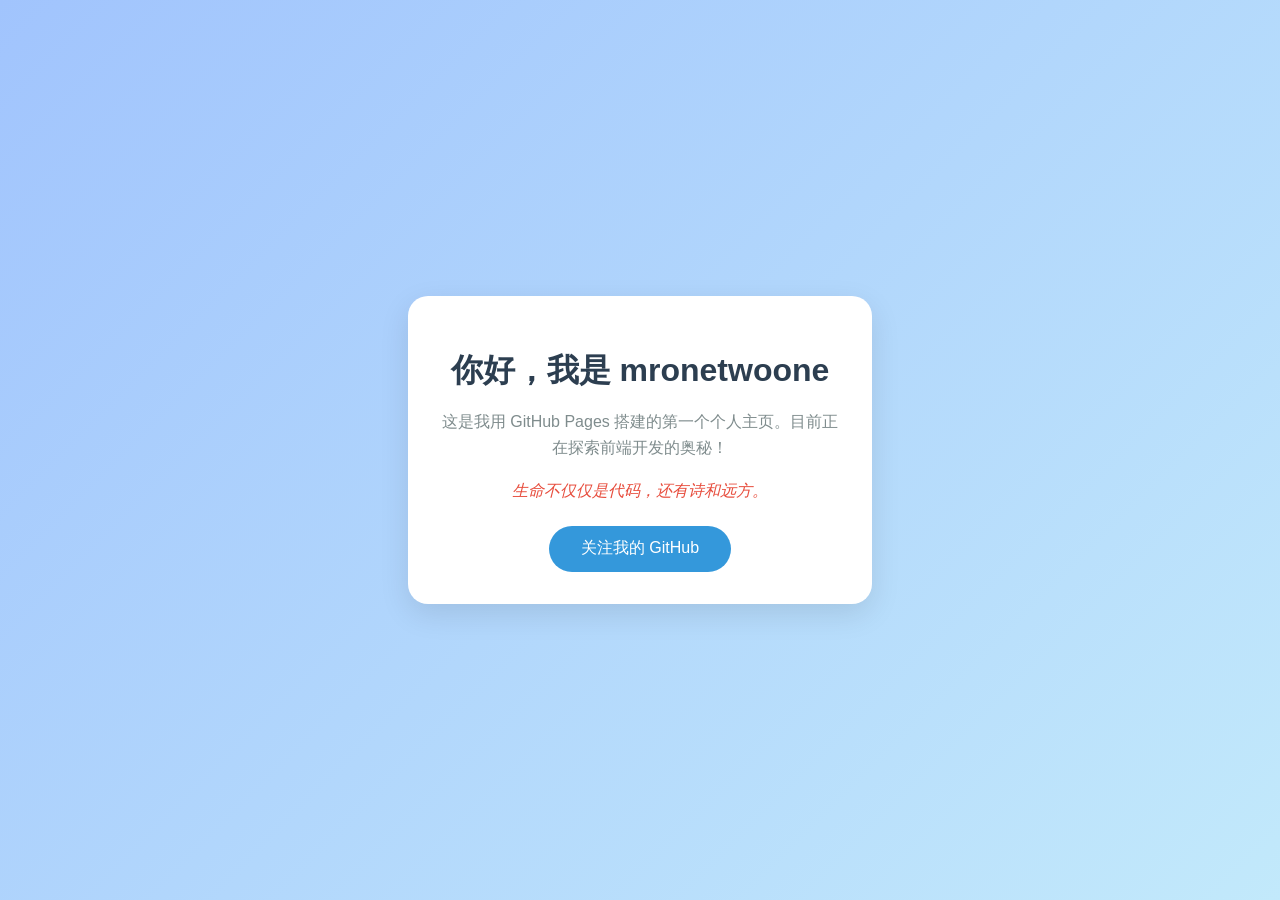
==== index.html @ b29de44e "test index.html" ====
<!DOCTYPE html>
<html lang="zh-CN">
<head>
    <meta charset="UTF-8">
    <meta name="viewport" content="width=device-width, initial-scale=1.0">
    <title>mronetwoone 的个人主页</title>
    <style>
        body {
            font-family: 'Segoe UI', Tahoma, Geneva, Verdana, sans-serif;
            background: linear-gradient(135deg, #a1c4fd 0%, #c2e9fb 100%);
            height: 100vh;
            margin: 0;
            display: flex;
            justify-content: center;
            align-items: center;
            color: #333;
        }
        .card {
            background: white;
            padding: 2rem;
            border-radius: 20px;
            box-shadow: 0 10px 30px rgba(0,0,0,0.1);
            text-align: center;
            max-width: 400px;
            width: 90%;
            transition: transform 0.3s ease;
        }
        .card:hover {
            transform: translateY(-10px);
        }
        h1 { color: #2c3e50; margin-bottom: 0.5rem; }
        p { color: #7f8c8d; line-height: 1.6; }
        .btn {
            display: inline-block;
            margin-top: 1.5rem;
            padding: 0.8rem 2rem;
            background-color: #3498db;
            color: white;
            text-decoration: none;
            border-radius: 25px;
            transition: background 0.3s;
        }
        .btn:hover { background-color: #2980b9; }
        .formula {
            margin-top: 20px;
            font-style: italic;
            color: #e74c3c;
        }
    </style>
</head>
<body>
    <div class="card">
        <h1>你好，我是 mronetwoone</h1>
        <p>这是我用 GitHub Pages 搭建的第一个个人主页。目前正在探索前端开发的奥秘！</p>
        <div class="formula">
            生命不仅仅是代码，还有诗和远方。
        </div>
        <a href="https://github.com/mronetwoone" class="btn">关注我的 GitHub</a>
    </div>
</body>
</html>
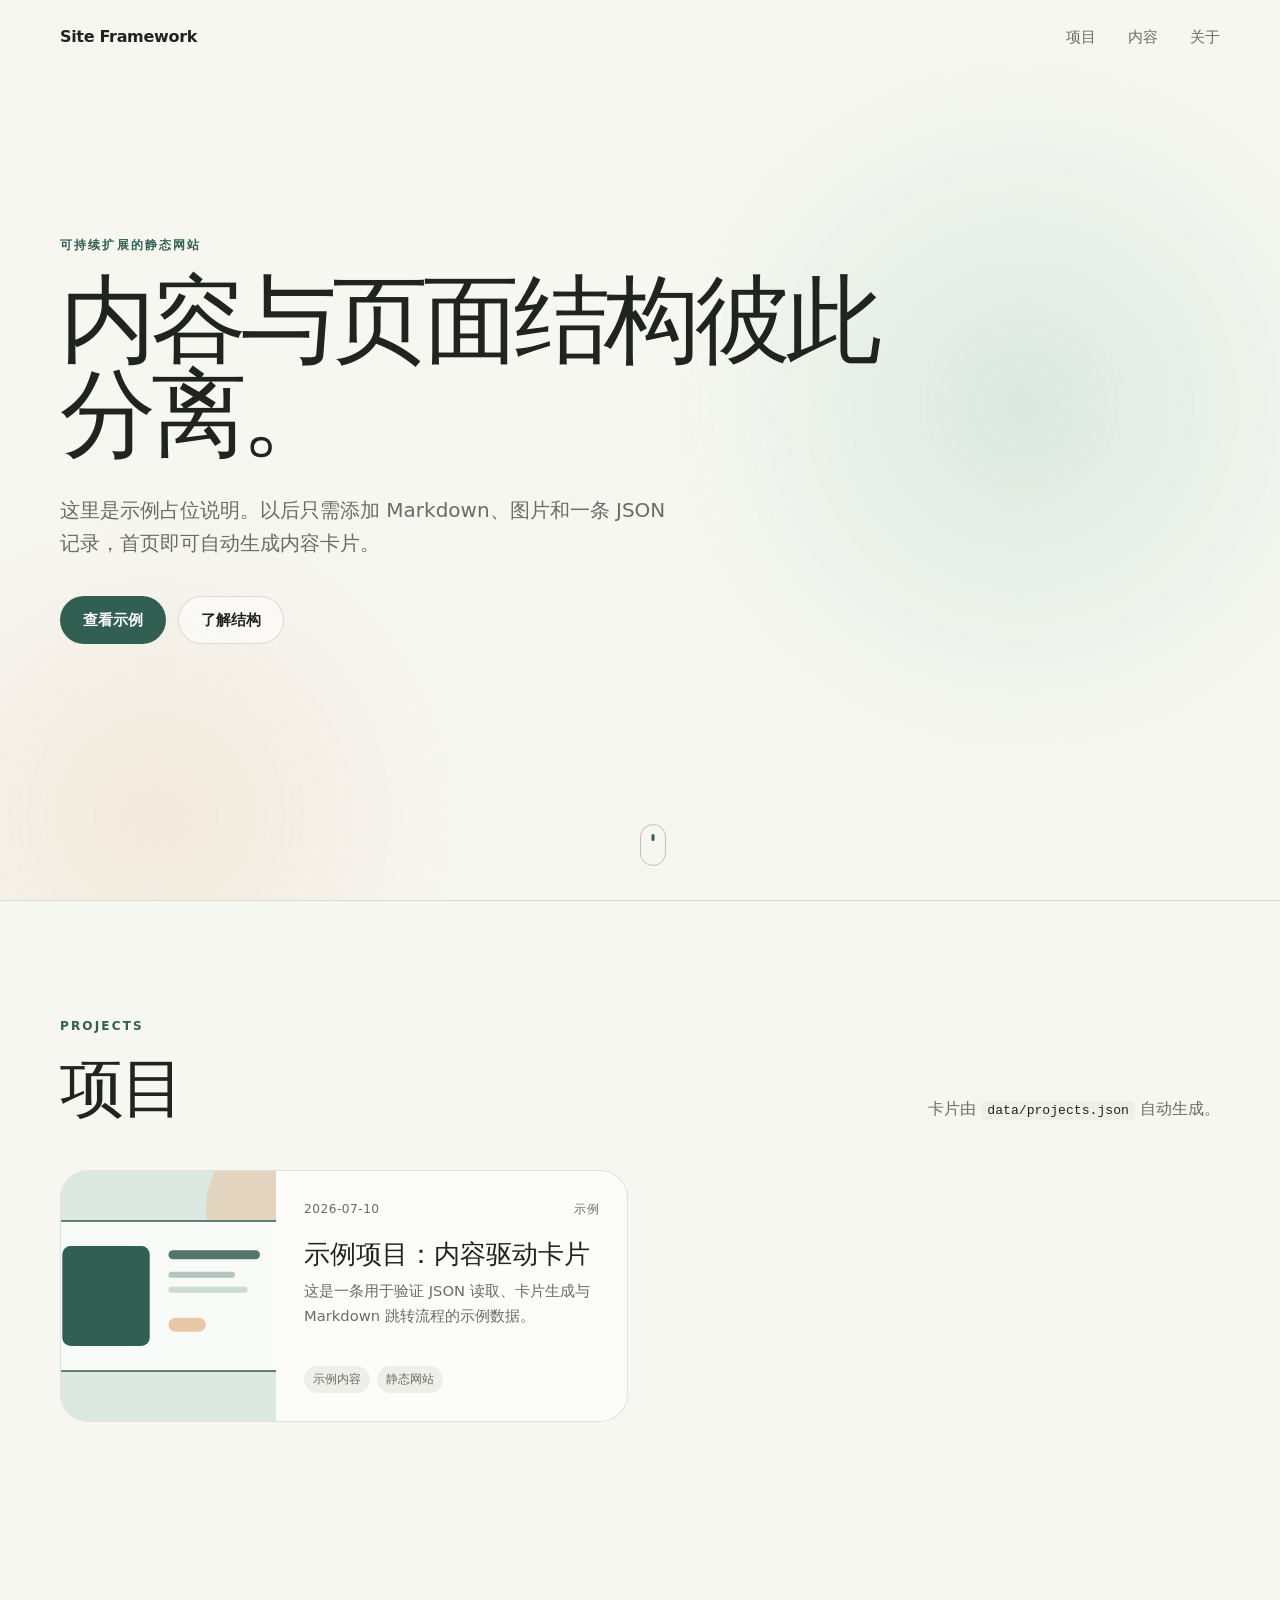
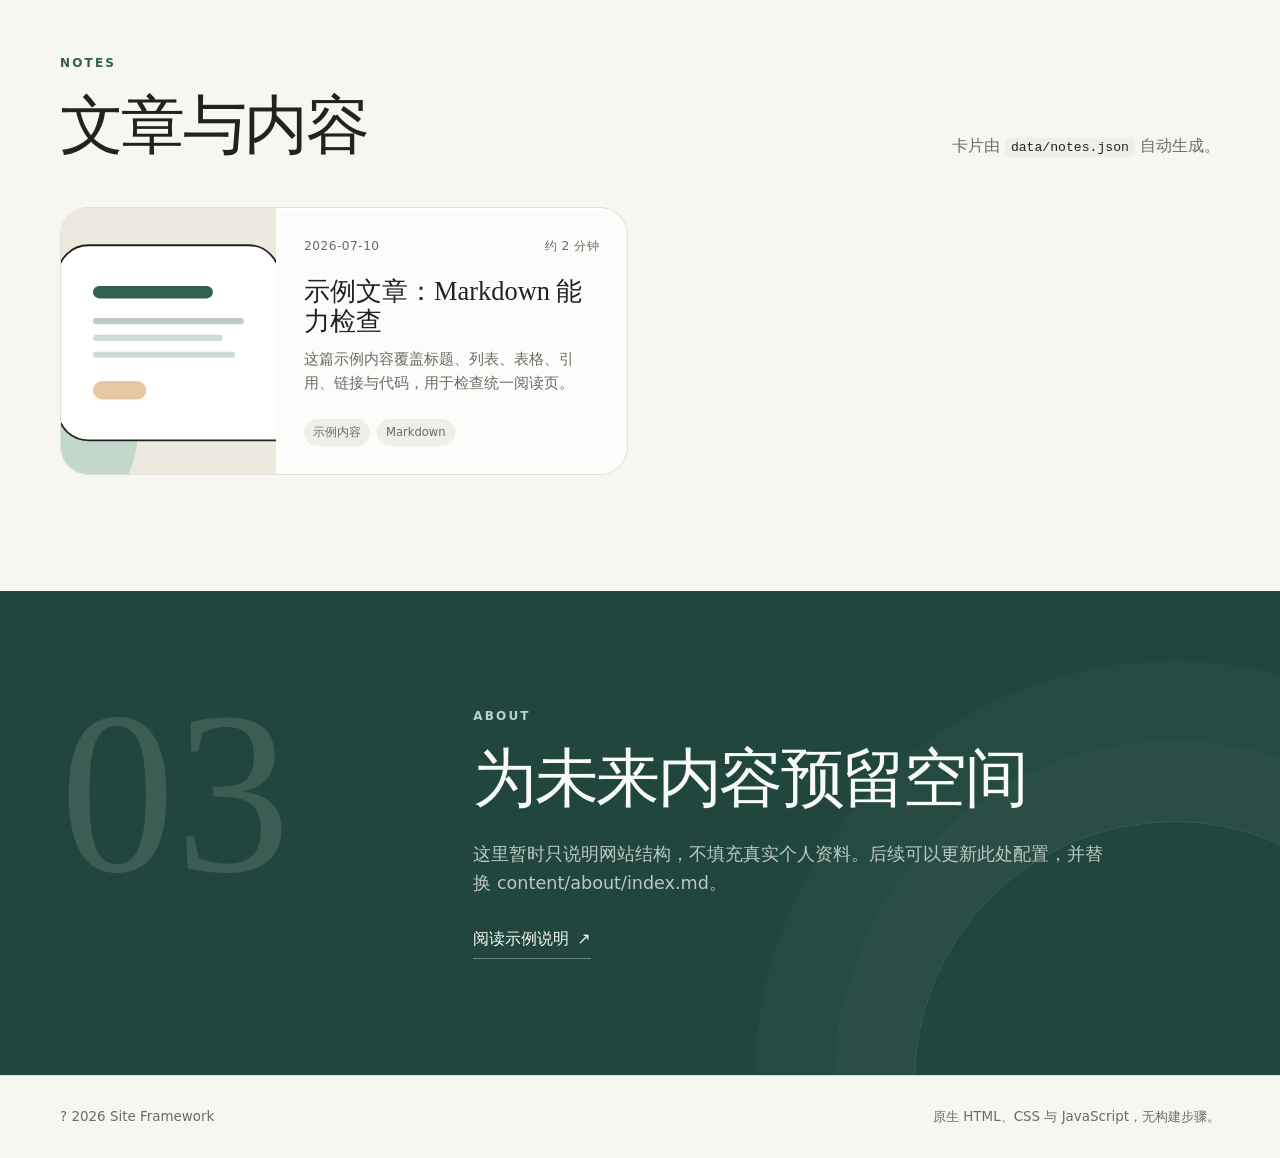
==== commit 18c020a2: "Build extensible GitHub Pages framework" ====
--- a/index.html
+++ b/index.html
@@ -1,61 +1,64 @@
-<!DOCTYPE html>
+<!doctype html>
 <html lang="zh-CN">
 <head>
-    <meta charset="UTF-8">
-    <meta name="viewport" content="width=device-width, initial-scale=1.0">
-    <title>mronetwoone 的个人主页</title>
-    <style>
-        body {
-            font-family: 'Segoe UI', Tahoma, Geneva, Verdana, sans-serif;
-            background: linear-gradient(135deg, #a1c4fd 0%, #c2e9fb 100%);
-            height: 100vh;
-            margin: 0;
-            display: flex;
-            justify-content: center;
-            align-items: center;
-            color: #333;
-        }
-        .card {
-            background: white;
-            padding: 2rem;
-            border-radius: 20px;
-            box-shadow: 0 10px 30px rgba(0,0,0,0.1);
-            text-align: center;
-            max-width: 400px;
-            width: 90%;
-            transition: transform 0.3s ease;
-        }
-        .card:hover {
-            transform: translateY(-10px);
-        }
-        h1 { color: #2c3e50; margin-bottom: 0.5rem; }
-        p { color: #7f8c8d; line-height: 1.6; }
-        .btn {
-            display: inline-block;
-            margin-top: 1.5rem;
-            padding: 0.8rem 2rem;
-            background-color: #3498db;
-            color: white;
-            text-decoration: none;
-            border-radius: 25px;
-            transition: background 0.3s;
-        }
-        .btn:hover { background-color: #2980b9; }
-        .formula {
-            margin-top: 20px;
-            font-style: italic;
-            color: #e74c3c;
-        }
-    </style>
+  <meta charset="utf-8">
+  <meta name="viewport" content="width=device-width, initial-scale=1">
+  <meta name="description" content="一个可长期扩展的个人网站基础框架。">
+  <meta name="theme-color" content="#f7f7f2">
+  <title>个人网站框架</title>
+  <link rel="stylesheet" href="assets/css/style.css">
+  <link rel="stylesheet" href="assets/css/animations.css">
+  <script src="assets/js/main.js" defer></script>
 </head>
 <body>
-    <div class="card">
-        <h1>你好，我是 mronetwoone</h1>
-        <p>这是我用 GitHub Pages 搭建的第一个个人主页。目前正在探索前端开发的奥秘！</p>
-        <div class="formula">
-            生命不仅仅是代码，还有诗和远方。
+  <a class="skip-link" href="#main-content">跳到主要内容</a>
+  <header class="site-header" id="site-header">
+    <nav class="nav container" aria-label="主导航">
+      <a class="brand" href="index.html" data-site-name>Site Framework</a>
+      <button class="nav-toggle" type="button" aria-expanded="false" aria-controls="nav-links">
+        <span class="sr-only">打开导航菜单</span><span></span><span></span><span></span>
+      </button>
+      <div class="nav-links" id="nav-links"><a href="#projects">项目</a><a href="#notes">内容</a><a href="#about">关于</a></div>
+    </nav>
+  </header>
+
+  <main id="main-content">
+    <section class="hero section" aria-labelledby="hero-title">
+      <div class="glow glow-one" aria-hidden="true"></div><div class="glow glow-two" aria-hidden="true"></div>
+      <div class="container hero-content reveal">
+        <p class="eyebrow" id="hero-eyebrow">可持续扩展的静态网站</p>
+        <h1 id="hero-title">内容与页面结构彼此分离。</h1>
+        <p class="hero-description" id="hero-description">这里是示例占位说明。后续只需添加 Markdown 和一条 JSON 记录。</p>
+        <div class="hero-actions">
+          <a class="button button-primary" id="hero-primary" href="#projects">查看示例</a>
+          <a class="button button-secondary" id="hero-secondary" href="#about">了解结构</a>
         </div>
-        <a href="https://github.com/mronetwoone" class="btn">关注我的 GitHub</a>
-    </div>
+      </div>
+      <a class="scroll-cue" href="#projects" aria-label="滚动到项目区域"><span></span></a>
+    </section>
+
+    <section class="section section-bordered" id="projects" aria-labelledby="projects-title">
+      <div class="container">
+        <div class="section-heading reveal"><div><p class="eyebrow">Projects</p><h2 id="projects-title">项目</h2></div><p>卡片由 <code>data/projects.json</code> 自动生成。</p></div>
+        <div class="card-grid" id="projects-grid" aria-live="polite"><p class="loading-state">正在加载项目…</p></div>
+      </div>
+    </section>
+
+    <section class="section" id="notes" aria-labelledby="notes-title">
+      <div class="container">
+        <div class="section-heading reveal"><div><p class="eyebrow">Notes</p><h2 id="notes-title">文章与内容</h2></div><p>卡片由 <code>data/notes.json</code> 自动生成。</p></div>
+        <div class="card-grid" id="notes-grid" aria-live="polite"><p class="loading-state">正在加载内容…</p></div>
+      </div>
+    </section>
+
+    <section class="section section-accent" id="about" aria-labelledby="about-title">
+      <div class="container about-layout reveal">
+        <p class="section-index" aria-hidden="true">03</p>
+        <div><p class="eyebrow">About</p><h2 id="about-title">关于这个位置</h2><p class="about-description" id="about-description">这里暂时只保留结构说明，不填充真实个人资料。</p><a class="text-link" id="about-link" href="page.html?file=content/about/index.md">阅读示例说明 <span aria-hidden="true">↗</span></a></div>
+      </div>
+    </section>
+  </main>
+
+  <footer class="site-footer"><div class="container footer-inner"><p>? <span id="current-year"></span> <span data-site-name>Site Framework</span></p><p id="footer-text">原生 HTML、CSS 与 JavaScript。</p></div></footer>
 </body>
 </html>
--- a/assets/css/style.css
+++ b/assets/css/style.css
@@ -0,0 +1,246 @@
+:root {
+  --bg: #f7f7f2;
+  --surface: #fff;
+  --surface-muted: #eeefe8;
+  --text: #20231f;
+  --text-muted: #686d65;
+  --line: rgba(32, 35, 31, .13);
+  --accent: #315f52;
+  --accent-dark: #21463d;
+  --accent-soft: #dce9e3;
+  --warm: #e8c7a5;
+  --shadow: 0 18px 50px rgba(35, 45, 39, .09);
+  --radius-lg: 28px;
+  --radius-md: 18px;
+  --container: 1160px;
+  --header-height: 76px;
+}
+
+*, *::before, *::after { box-sizing: border-box; }
+html { scroll-behavior: smooth; }
+body {
+  margin: 0;
+  background: var(--bg);
+  color: var(--text);
+  font-family: Inter, ui-sans-serif, system-ui, -apple-system, BlinkMacSystemFont, "Segoe UI", sans-serif;
+  line-height: 1.65;
+  -webkit-font-smoothing: antialiased;
+}
+img { display: block; max-width: 100%; }
+a { color: inherit; }
+button, input { font: inherit; }
+code { font-family: "SFMono-Regular", Consolas, "Liberation Mono", monospace; }
+
+.container { width: min(calc(100% - 40px), var(--container)); margin-inline: auto; }
+.section { position: relative; padding: 116px 0; scroll-margin-top: var(--header-height); }
+.section-bordered { border-top: 1px solid var(--line); }
+.section-accent { overflow: hidden; background: var(--accent-dark); color: #f8fbf8; }
+.section-accent::after {
+  content: "";
+  position: absolute;
+  right: -12%;
+  bottom: -55%;
+  width: 520px;
+  aspect-ratio: 1;
+  border: 1px solid rgba(255,255,255,.11);
+  border-radius: 50%;
+  box-shadow: 0 0 0 80px rgba(255,255,255,.025), 0 0 0 160px rgba(255,255,255,.018);
+}
+.sr-only {
+  position: absolute;
+  width: 1px;
+  height: 1px;
+  padding: 0;
+  margin: -1px;
+  overflow: hidden;
+  clip: rect(0, 0, 0, 0);
+  white-space: nowrap;
+  border: 0;
+}
+.skip-link {
+  position: fixed;
+  z-index: 1000;
+  top: 12px;
+  left: 12px;
+  transform: translateY(-150%);
+  padding: 10px 16px;
+  border-radius: 10px;
+  background: var(--text);
+  color: white;
+}
+.skip-link:focus { transform: translateY(0); }
+
+.site-header {
+  position: fixed;
+  z-index: 100;
+  inset: 0 0 auto;
+  height: var(--header-height);
+  border-bottom: 1px solid transparent;
+  transition: background-color .25s ease, border-color .25s ease, box-shadow .25s ease;
+}
+.site-header.is-scrolled {
+  border-color: var(--line);
+  background: rgba(247, 247, 242, .78);
+  box-shadow: 0 8px 30px rgba(35,45,39,.05);
+  -webkit-backdrop-filter: blur(18px);
+  backdrop-filter: blur(18px);
+}
+.nav { height: 100%; display: flex; align-items: center; justify-content: space-between; gap: 24px; }
+.brand { font-weight: 750; letter-spacing: -.02em; text-decoration: none; }
+.nav-links { display: flex; align-items: center; gap: 32px; }
+.nav-links a { position: relative; color: var(--text-muted); font-size: .92rem; text-decoration: none; }
+.nav-links a::after {
+  content: "";
+  position: absolute;
+  right: 100%;
+  bottom: -6px;
+  left: 0;
+  height: 1px;
+  background: var(--accent);
+  transition: right .2s ease;
+}
+.nav-links a:hover { color: var(--text); }
+.nav-links a:hover::after { right: 0; }
+.nav-toggle { display: none; padding: 8px; border: 0; background: none; }
+.nav-toggle span:not(.sr-only) { display: block; width: 23px; height: 2px; margin: 4px; background: currentColor; }
+
+.hero {
+  min-height: max(680px, 100svh);
+  display: grid;
+  align-items: center;
+  overflow: hidden;
+  padding-top: calc(var(--header-height) + 80px);
+}
+.hero-content { position: relative; z-index: 2; padding-bottom: 60px; }
+.eyebrow { margin: 0 0 18px; color: var(--accent); font-size: .75rem; font-weight: 750; letter-spacing: .18em; text-transform: uppercase; }
+.section-accent .eyebrow { color: #b8d4ca; }
+.hero h1 {
+  max-width: 880px;
+  margin: 0;
+  font-family: Georgia, "Times New Roman", serif;
+  font-size: clamp(3.2rem, 7.5vw, 7rem);
+  font-weight: 500;
+  letter-spacing: -.055em;
+  line-height: .98;
+}
+.hero-description { max-width: 620px; margin: 32px 0 0; color: var(--text-muted); font-size: clamp(1.05rem, 2vw, 1.25rem); }
+.hero-actions { display: flex; flex-wrap: wrap; gap: 12px; margin-top: 36px; }
+.button {
+  display: inline-flex;
+  align-items: center;
+  justify-content: center;
+  min-height: 48px;
+  padding: 11px 22px;
+  border: 1px solid transparent;
+  border-radius: 999px;
+  font-size: .92rem;
+  font-weight: 650;
+  text-decoration: none;
+  transition: transform .2s ease, background-color .2s ease, border-color .2s ease;
+}
+.button:hover { transform: translateY(-2px); }
+.button-primary { background: var(--accent); color: #fff; }
+.button-primary:hover { background: var(--accent-dark); }
+.button-secondary { border-color: var(--line); background: rgba(255,255,255,.5); }
+.button-secondary:hover { border-color: rgba(32,35,31,.3); background: var(--surface); }
+.scroll-cue { position: absolute; z-index: 2; bottom: 34px; left: 50%; width: 26px; height: 42px; border: 1px solid rgba(32,35,31,.25); border-radius: 20px; }
+.scroll-cue span { position: absolute; top: 9px; left: 50%; width: 3px; height: 7px; border-radius: 5px; background: var(--accent); transform: translateX(-50%); }
+
+.section-heading { display: flex; align-items: end; justify-content: space-between; gap: 32px; margin-bottom: 48px; }
+.section-heading h2, .about-layout h2 { margin: 0; font-family: Georgia, "Times New Roman", serif; font-size: clamp(2.2rem, 5vw, 4rem); font-weight: 500; letter-spacing: -.04em; line-height: 1.05; }
+.section-heading > p { max-width: 390px; margin: 0; color: var(--text-muted); }
+.section-heading code { padding: 2px 6px; border-radius: 5px; background: var(--surface-muted); color: var(--text); font-size: .82em; }
+.card-grid { display: grid; grid-template-columns: repeat(2, minmax(0, 1fr)); gap: 24px; }
+.content-card {
+  display: flex;
+  min-width: 0;
+  overflow: hidden;
+  border: 1px solid var(--line);
+  border-radius: var(--radius-lg);
+  background: rgba(255,255,255,.65);
+  color: inherit;
+  text-decoration: none;
+  box-shadow: 0 2px 0 rgba(255,255,255,.7) inset;
+  transition: transform .25s ease, box-shadow .25s ease, border-color .25s ease;
+}
+.content-card:hover { transform: translateY(-6px); border-color: rgba(49,95,82,.28); box-shadow: var(--shadow); }
+.card-cover { width: 38%; min-height: 250px; object-fit: cover; background: var(--accent-soft); }
+.card-body { display: flex; flex: 1; flex-direction: column; padding: 28px; }
+.card-meta { display: flex; flex-wrap: wrap; justify-content: space-between; gap: 8px 16px; color: var(--text-muted); font-size: .76rem; letter-spacing: .04em; text-transform: uppercase; }
+.card-body h3 { margin: 20px 0 10px; font-family: Georgia, "Times New Roman", serif; font-size: 1.65rem; font-weight: 500; line-height: 1.15; }
+.card-summary { margin: 0; color: var(--text-muted); font-size: .92rem; }
+.tag-list { display: flex; flex-wrap: wrap; gap: 7px; margin: auto 0 0; padding: 24px 0 0; list-style: none; }
+.tag-list li { padding: 4px 9px; border-radius: 999px; background: var(--surface-muted); color: var(--text-muted); font-size: .72rem; }
+.loading-state, .empty-state { grid-column: 1 / -1; padding: 36px; border: 1px dashed var(--line); border-radius: var(--radius-md); color: var(--text-muted); text-align: center; }
+.load-error { color: #923e35; }
+
+.about-layout { position: relative; z-index: 1; display: grid; grid-template-columns: 1fr 2fr; align-items: start; gap: 40px; }
+.section-index { margin: -28px 0 0; color: rgba(255,255,255,.12); font-family: Georgia, serif; font-size: clamp(7rem, 18vw, 15rem); line-height: 1; }
+.about-description { max-width: 630px; margin: 28px 0; color: rgba(248,251,248,.72); font-size: 1.1rem; }
+.text-link { display: inline-flex; gap: 8px; padding-bottom: 5px; border-bottom: 1px solid rgba(255,255,255,.35); text-decoration: none; }
+.text-link:hover { border-color: #fff; }
+
+.site-footer { padding: 30px 0; border-top: 1px solid var(--line); color: var(--text-muted); font-size: .84rem; }
+.footer-inner { display: flex; justify-content: space-between; gap: 20px; }
+.footer-inner p { margin: 0; }
+
+.article-page { min-height: 100vh; }
+.reading-progress { position: fixed; z-index: 200; inset: 0 0 auto; height: 3px; background: transparent; }
+.reading-progress span { display: block; width: 0; height: 100%; background: var(--accent); }
+.article-header { border-bottom: 1px solid var(--line); }
+.article-nav { min-height: 76px; display: flex; align-items: center; justify-content: space-between; gap: 20px; }
+.back-link { display: inline-flex; align-items: center; gap: 8px; color: var(--text-muted); font-size: .9rem; text-decoration: none; }
+.back-link:hover { color: var(--text); }
+.article-label { color: var(--text-muted); font-size: .72rem; letter-spacing: .14em; text-transform: uppercase; }
+.article-shell { min-height: calc(100vh - 180px); }
+.article-status { display: grid; place-items: center; min-height: 45vh; color: var(--text-muted); text-align: center; }
+.status-spinner { width: 28px; height: 28px; border: 2px solid var(--line); border-top-color: var(--accent); border-radius: 50%; }
+.error-panel { max-width: 620px; margin: 100px auto; padding: 32px; border: 1px solid rgba(146,62,53,.22); border-radius: var(--radius-md); background: #fff8f5; text-align: center; }
+.error-panel h1 { margin-top: 0; }
+.error-panel p { color: var(--text-muted); }
+.article-footer { padding: 32px 0 70px; border-top: 1px solid var(--line); }
+.error-page { min-height: 100svh; display: grid; place-items: center; padding: 24px; }
+.error-card { width: min(100%, 620px); padding: clamp(32px, 7vw, 70px); border: 1px solid var(--line); border-radius: var(--radius-lg); background: var(--surface); box-shadow: var(--shadow); text-align: center; }
+.error-card h1 { margin: 0; font-family: Georgia, serif; font-size: clamp(2.4rem, 8vw, 4.5rem); font-weight: 500; line-height: 1; }
+.error-card > p:not(.eyebrow) { margin: 24px 0; color: var(--text-muted); }
+
+@media (max-width: 900px) {
+  .section { padding: 88px 0; }
+  .card-grid { grid-template-columns: 1fr; }
+  .card-cover { width: 34%; }
+}
+
+@media (max-width: 680px) {
+  :root { --header-height: 66px; }
+  .container { width: min(calc(100% - 28px), var(--container)); }
+  .nav-toggle { display: block; cursor: pointer; }
+  .nav-links {
+    position: absolute;
+    top: calc(100% + 1px);
+    right: 14px;
+    left: 14px;
+    display: none;
+    align-items: stretch;
+    flex-direction: column;
+    gap: 0;
+    padding: 10px;
+    border: 1px solid var(--line);
+    border-radius: 16px;
+    background: rgba(247,247,242,.96);
+    box-shadow: var(--shadow);
+  }
+  .nav-links.is-open { display: flex; }
+  .nav-links a { padding: 10px 12px; }
+  .nav-links a::after { display: none; }
+  .hero { min-height: 760px; padding-top: calc(var(--header-height) + 70px); }
+  .hero h1 { font-size: clamp(3rem, 15vw, 5rem); }
+  .hero-actions { align-items: stretch; flex-direction: column; }
+  .section-heading { align-items: start; flex-direction: column; }
+  .content-card { flex-direction: column; }
+  .card-cover { width: 100%; height: 190px; min-height: 0; }
+  .card-body { min-height: 260px; padding: 24px; }
+  .about-layout { grid-template-columns: 1fr; }
+  .section-index { position: absolute; z-index: -1; top: -45px; right: 0; margin: 0; font-size: 9rem; }
+  .footer-inner { flex-direction: column; gap: 5px; }
+  .article-label { display: none; }
+}
--- a/assets/css/animations.css
+++ b/assets/css/animations.css
@@ -0,0 +1,40 @@
+.glow {
+  position: absolute;
+  border-radius: 50%;
+  filter: blur(4px);
+  opacity: .7;
+  pointer-events: none;
+  will-change: transform;
+}
+.glow-one {
+  top: 5%;
+  right: -8%;
+  width: min(58vw, 720px);
+  aspect-ratio: 1;
+  background: radial-gradient(circle, rgba(164,205,190,.48), rgba(164,205,190,0) 68%);
+  animation: drift-one 16s ease-in-out infinite alternate;
+}
+.glow-two {
+  bottom: -25%;
+  left: -12%;
+  width: min(52vw, 620px);
+  aspect-ratio: 1;
+  background: radial-gradient(circle, rgba(232,199,165,.42), rgba(232,199,165,0) 70%);
+  animation: drift-two 19s ease-in-out infinite alternate;
+}
+.reveal { opacity: 0; transform: translateY(18px); transition: opacity .65s ease, transform .65s ease; }
+.reveal.is-visible { opacity: 1; transform: translateY(0); }
+.scroll-cue span { animation: scroll-cue 1.8s ease-in-out infinite; }
+.status-spinner { animation: spin .8s linear infinite; }
+
+@keyframes drift-one { to { transform: translate(-7%, 6%) scale(1.06); } }
+@keyframes drift-two { to { transform: translate(9%, -6%) scale(.96); } }
+@keyframes scroll-cue { 0%, 100% { opacity: .25; transform: translate(-50%, 0); } 50% { opacity: 1; transform: translate(-50%, 10px); } }
+@keyframes spin { to { transform: rotate(360deg); } }
+
+@media (prefers-reduced-motion: reduce) {
+  html { scroll-behavior: auto; }
+  *, *::before, *::after { animation-duration: .01ms !important; animation-iteration-count: 1 !important; transition-duration: .01ms !important; scroll-behavior: auto !important; }
+  .reveal { opacity: 1; transform: none; }
+  .content-card:hover, .button:hover { transform: none; }
+}
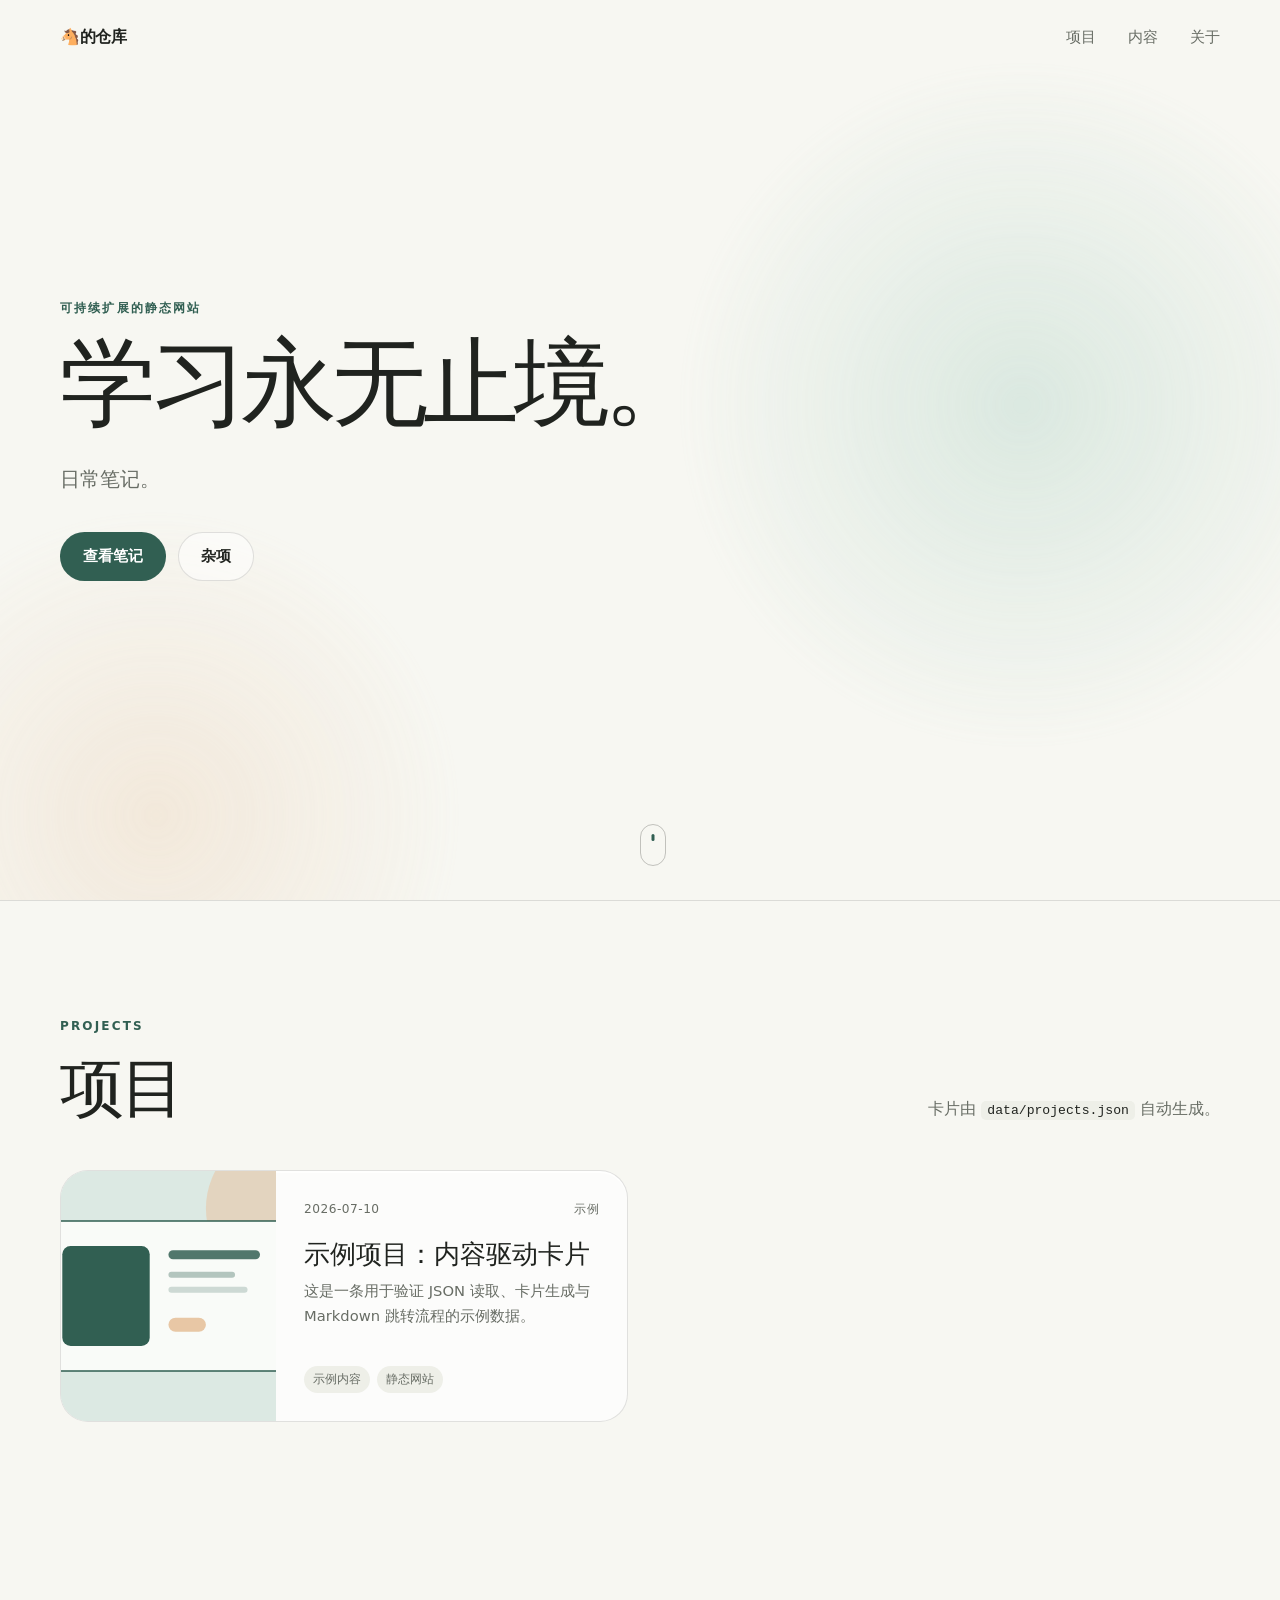
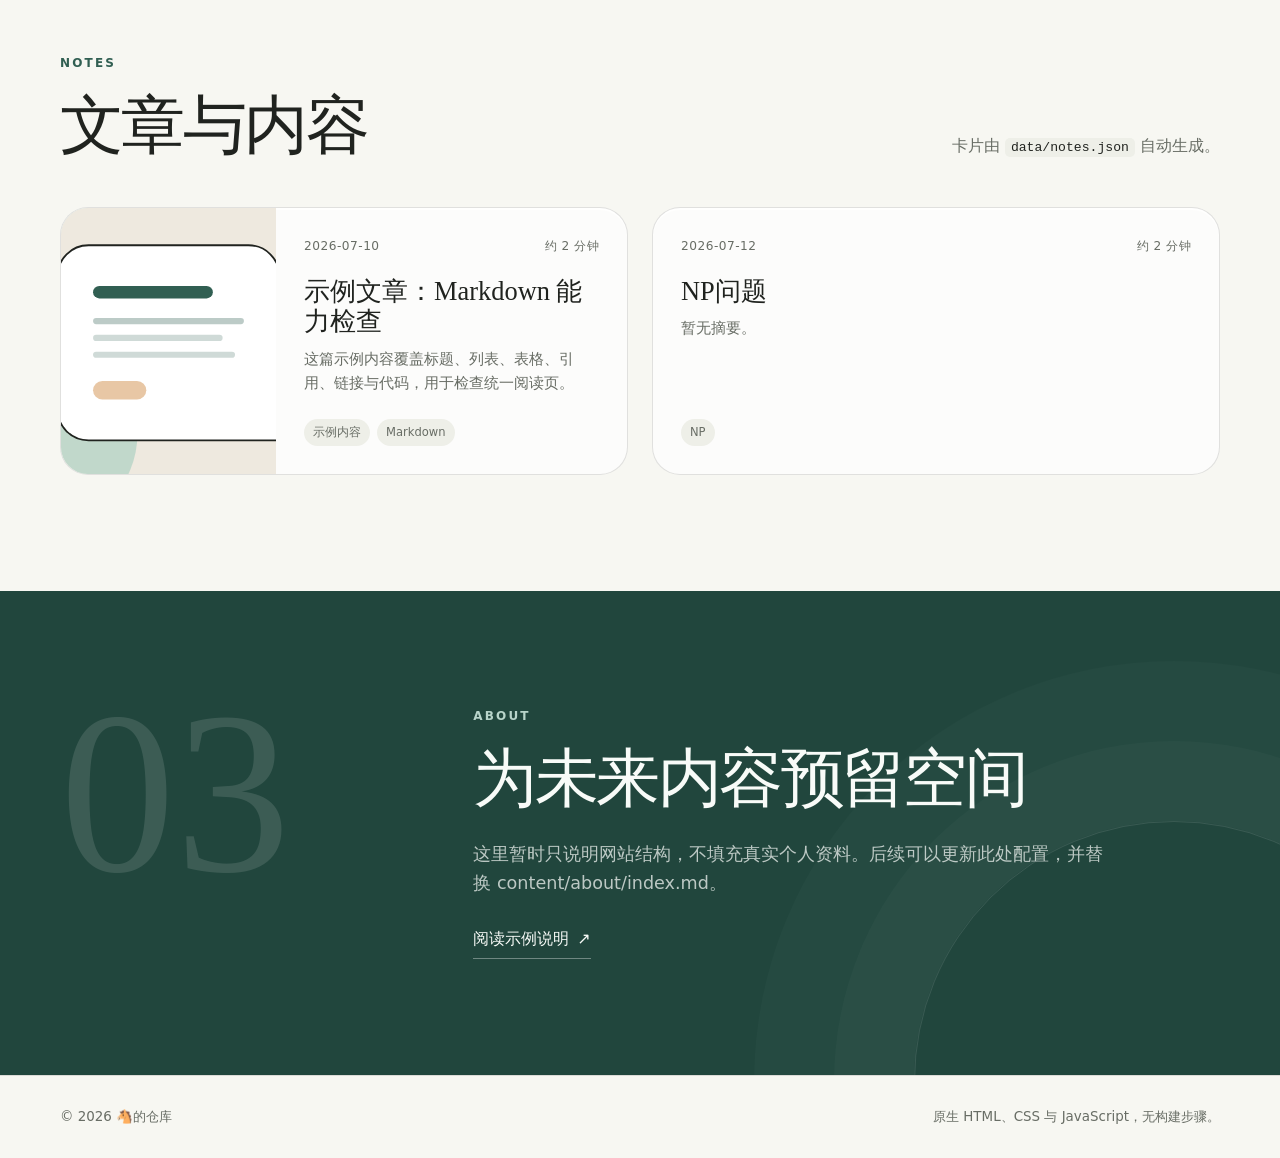
==== commit 4811772d: "更新" ====
--- a/index.html
+++ b/index.html
@@ -3,35 +3,120 @@
 <head>
   <meta charset="utf-8">
   <meta name="viewport" content="width=device-width, initial-scale=1">
-  <meta name="description" content="一个可长期扩展的个人网站基础框架。">
+  <meta name="description" content="一个使用原生 HTML、CSS 与 JavaScript 构建的可扩展静态网站框架。">
   <meta name="theme-color" content="#f7f7f2">
-  <title>个人网站框架</title>
+  <title>小马同学</title>
+
+  <script>
+    document.documentElement.classList.add("site-booting");
+  </script>
+
+  <style>
+    #site-loader {
+      display: none;
+    }
+
+    html.site-booting {
+      overflow: hidden;
+    }
+
+    html.site-booting #site-loader {
+      position: fixed;
+      z-index: 9999;
+      inset: 0;
+      display: grid;
+      place-items: center;
+      background: #f7f7f2;
+      color: #20231f;
+    }
+
+    html.site-booting .site-header,
+    html.site-booting #main-content,
+    html.site-booting .site-footer {
+      visibility: hidden;
+      opacity: 0;
+    }
+
+    .site-loader-inner {
+      display: grid;
+      justify-items: center;
+      gap: 18px;
+    }
+
+    .site-loader-mark {
+      font-size: 1.15rem;
+      font-weight: 750;
+      letter-spacing: -.02em;
+    }
+
+    .site-loader-line {
+      width: 92px;
+      height: 2px;
+      overflow: hidden;
+      border-radius: 999px;
+      background: rgba(49, 95, 82, .16);
+    }
+
+    .site-loader-line::after {
+      content: "";
+      display: block;
+      width: 45%;
+      height: 100%;
+      border-radius: inherit;
+      background: #315f52;
+      animation: site-loader-move 1s ease-in-out infinite alternate;
+    }
+
+    @keyframes site-loader-move {
+      from { transform: translateX(0); }
+      to { transform: translateX(122%); }
+    }
+
+    @media (prefers-reduced-motion: reduce) {
+      .site-loader-line::after { animation: none; width: 100%; opacity: .55; }
+    }
+  </style>
+
   <link rel="stylesheet" href="assets/css/style.css">
   <link rel="stylesheet" href="assets/css/animations.css">
   <script src="assets/js/main.js" defer></script>
 </head>
 <body>
+  <div id="site-loader" role="status" aria-live="polite" aria-label="网站内容加载中">
+    <div class="site-loader-inner">
+      <div class="site-loader-mark">🐴的仓库</div>
+      <div class="site-loader-line" aria-hidden="true"></div>
+    </div>
+  </div>
+
   <a class="skip-link" href="#main-content">跳到主要内容</a>
+
   <header class="site-header" id="site-header">
     <nav class="nav container" aria-label="主导航">
-      <a class="brand" href="index.html" data-site-name>Site Framework</a>
+      <a class="brand" href="index.html" data-site-name>🐴的仓库</a>
       <button class="nav-toggle" type="button" aria-expanded="false" aria-controls="nav-links">
-        <span class="sr-only">打开导航菜单</span><span></span><span></span><span></span>
+        <span class="sr-only">打开导航菜单</span>
+        <span></span><span></span><span></span>
       </button>
-      <div class="nav-links" id="nav-links"><a href="#projects">项目</a><a href="#notes">内容</a><a href="#about">关于</a></div>
+      <div class="nav-links" id="nav-links">
+        <a href="#projects">项目</a>
+        <a href="#notes">内容</a>
+        <a href="#about">关于</a>
+      </div>
     </nav>
   </header>
 
   <main id="main-content">
     <section class="hero section" aria-labelledby="hero-title">
-      <div class="glow glow-one" aria-hidden="true"></div><div class="glow glow-two" aria-hidden="true"></div>
-      <div class="container hero-content reveal">
+      <div class="glow glow-one" aria-hidden="true"></div>
+      <div class="glow glow-two" aria-hidden="true"></div>
+      <div class="container hero-content">
         <p class="eyebrow" id="hero-eyebrow">可持续扩展的静态网站</p>
-        <h1 id="hero-title">内容与页面结构彼此分离。</h1>
-        <p class="hero-description" id="hero-description">这里是示例占位说明。后续只需添加 Markdown 和一条 JSON 记录。</p>
+        <h1 id="hero-title">学习永无止境。</h1>
+        <p class="hero-description" id="hero-description">日常笔记。</p>
         <div class="hero-actions">
-          <a class="button button-primary" id="hero-primary" href="#projects">查看示例</a>
-          <a class="button button-secondary" id="hero-secondary" href="#about">了解结构</a>
+          <a class="button button-primary" id="hero-primary" href="#projects">查看笔记</a>
+          <a class="button button-secondary" id="hero-secondary" href="#about">杂项</a>
         </div>
       </div>
       <a class="scroll-cue" href="#projects" aria-label="滚动到项目区域"><span></span></a>
@@ -39,26 +124,84 @@
 
     <section class="section section-bordered" id="projects" aria-labelledby="projects-title">
       <div class="container">
-        <div class="section-heading reveal"><div><p class="eyebrow">Projects</p><h2 id="projects-title">项目</h2></div><p>卡片由 <code>data/projects.json</code> 自动生成。</p></div>
-        <div class="card-grid" id="projects-grid" aria-live="polite"><p class="loading-state">正在加载项目…</p></div>
+        <div class="section-heading reveal">
+          <div><p class="eyebrow">Projects</p><h2 id="projects-title">项目</h2></div>
+          <p>卡片由 <code>data/projects.json</code> 自动生成。</p>
+        </div>
+        <div class="card-grid" id="projects-grid" aria-live="polite">
+          <p class="loading-state">正在加载项目…</p>
+        </div>
       </div>
     </section>
 
     <section class="section" id="notes" aria-labelledby="notes-title">
       <div class="container">
-        <div class="section-heading reveal"><div><p class="eyebrow">Notes</p><h2 id="notes-title">文章与内容</h2></div><p>卡片由 <code>data/notes.json</code> 自动生成。</p></div>
-        <div class="card-grid" id="notes-grid" aria-live="polite"><p class="loading-state">正在加载内容…</p></div>
+        <div class="section-heading reveal">
+          <div><p class="eyebrow">Notes</p><h2 id="notes-title">文章与内容</h2></div>
+          <p>卡片由 <code>data/notes.json</code> 自动生成。</p>
+        </div>
+        <div class="card-grid" id="notes-grid" aria-live="polite">
+          <p class="loading-state">正在加载内容…</p>
+        </div>
       </div>
     </section>
 
     <section class="section section-accent" id="about" aria-labelledby="about-title">
       <div class="container about-layout reveal">
         <p class="section-index" aria-hidden="true">03</p>
-        <div><p class="eyebrow">About</p><h2 id="about-title">关于这个位置</h2><p class="about-description" id="about-description">这里暂时只保留结构说明，不填充真实个人资料。</p><a class="text-link" id="about-link" href="page.html?file=content/about/index.md">阅读示例说明 <span aria-hidden="true">↗</span></a></div>
+        <div>
+          <p class="eyebrow">About</p>
+          <h2 id="about-title">为未来内容预留空间</h2>
+          <p class="about-description" id="about-description">这里暂时只说明网站结构，不填充真实个人资料。后续可以更新此处配置，并替换 content/about/index.md。</p>
+          <a class="text-link" id="about-link" href="page.html?file=content%2Fabout%2Findex.md">阅读示例说明 <span aria-hidden="true">↗</span></a>
+        </div>
       </div>
     </section>
   </main>
 
-  <footer class="site-footer"><div class="container footer-inner"><p>? <span id="current-year"></span> <span data-site-name>Site Framework</span></p><p id="footer-text">原生 HTML、CSS 与 JavaScript。</p></div></footer>
+  <footer class="site-footer">
+    <div class="container footer-inner">
+      <p>© <span id="current-year"></span> <span data-site-name>🐴的仓库</span></p>
+      <p id="footer-text">原生 HTML、CSS 与 JavaScript，无构建步骤。</p>
+    </div>
+  </footer>
+
+  <script>
+    (() => {
+      const finishBoot = () => {
+        if (!document.documentElement.classList.contains("site-booting")) return;
+        document.documentElement.classList.remove("site-booting");
+      };
+
+      const contentIsReady = () => {
+        const grids = [
+          document.getElementById("projects-grid"),
+          document.getElementById("notes-grid")
+        ];
+
+        return grids.every((grid) => (
+          grid && !grid.querySelector(".loading-state:not(.load-error)")
+        ));
+      };
+
+      window.addEventListener("DOMContentLoaded", () => {
+        if (contentIsReady()) {
+          requestAnimationFrame(finishBoot);
+          return;
+        }
+
+        const observer = new MutationObserver(() => {
+          if (!contentIsReady()) return;
+          observer.disconnect();
+          requestAnimationFrame(finishBoot);
+        });
+
+        observer.observe(document.getElementById("projects-grid"), { childList: true, subtree: true });
+        observer.observe(document.getElementById("notes-grid"), { childList: true, subtree: true });
+      });
+
+      window.setTimeout(finishBoot, 4000);
+    })();
+  </script>
 </body>
-</html>
+</html>
